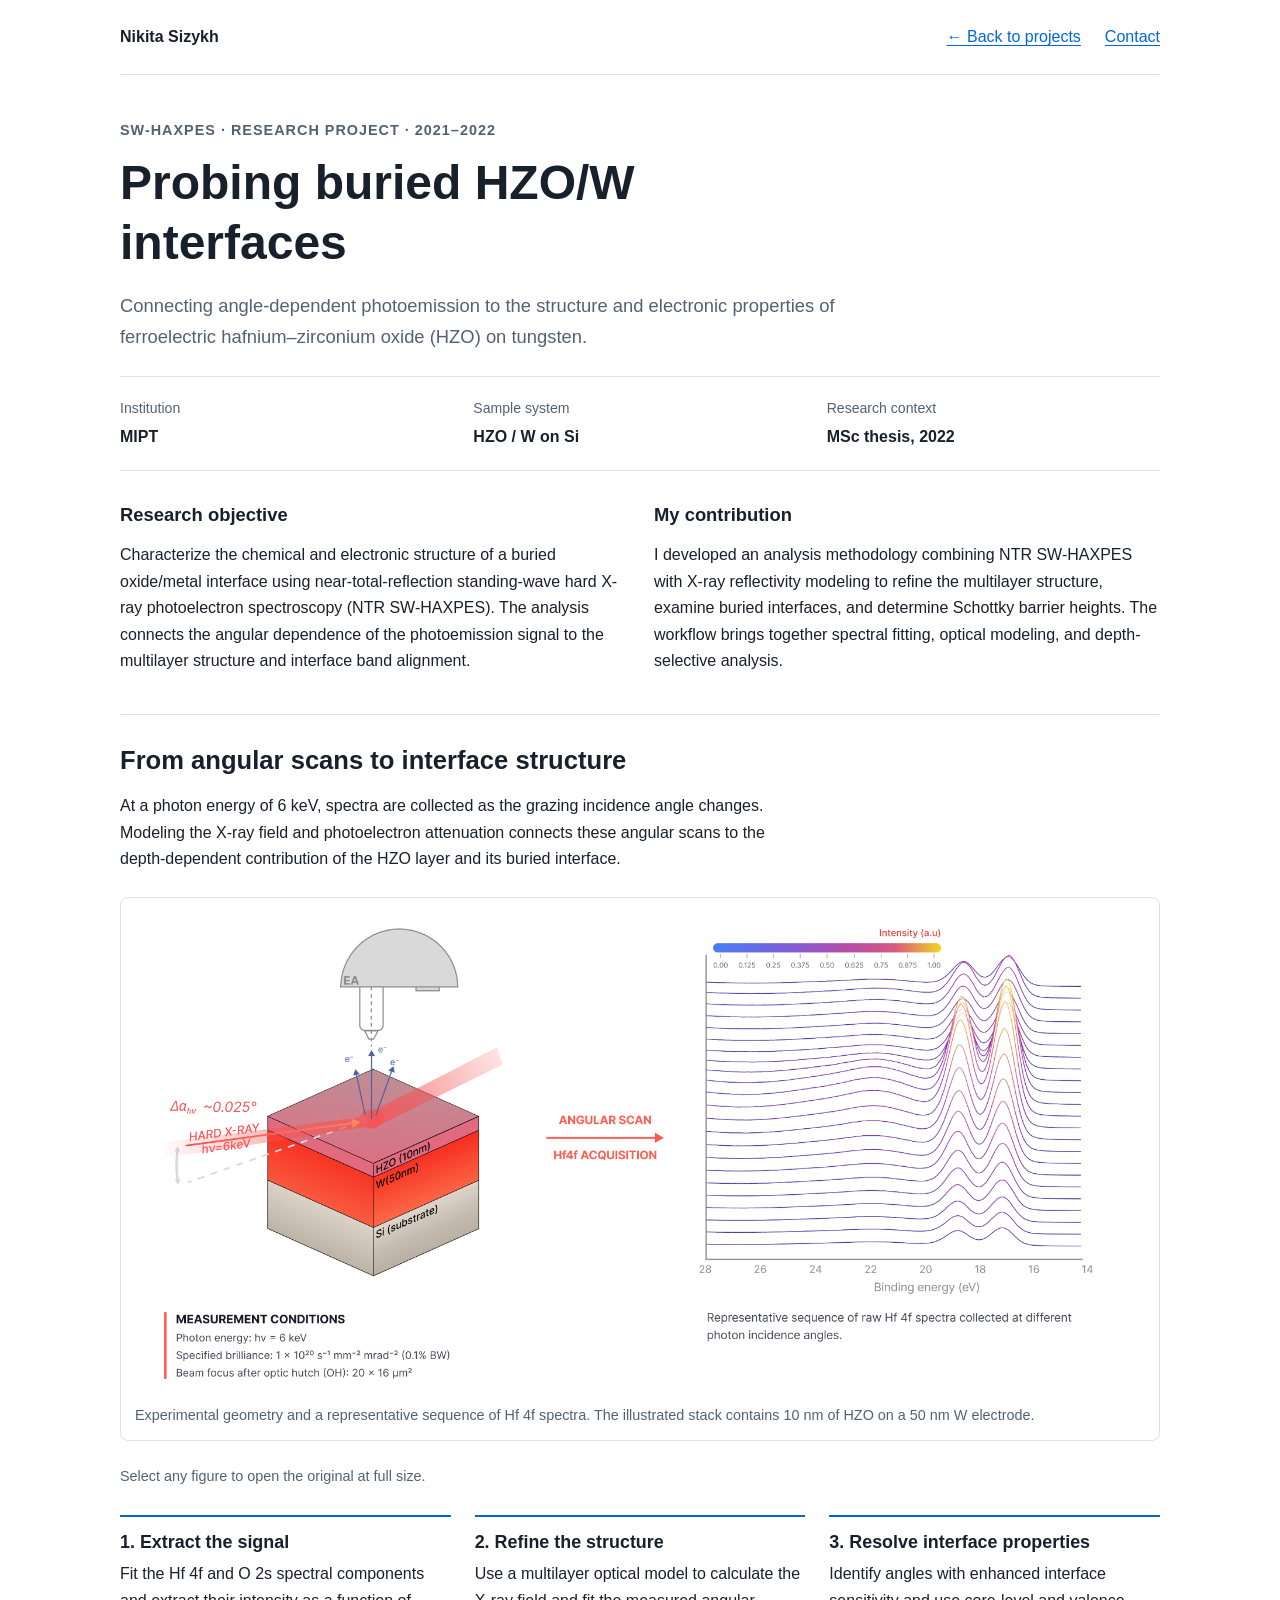
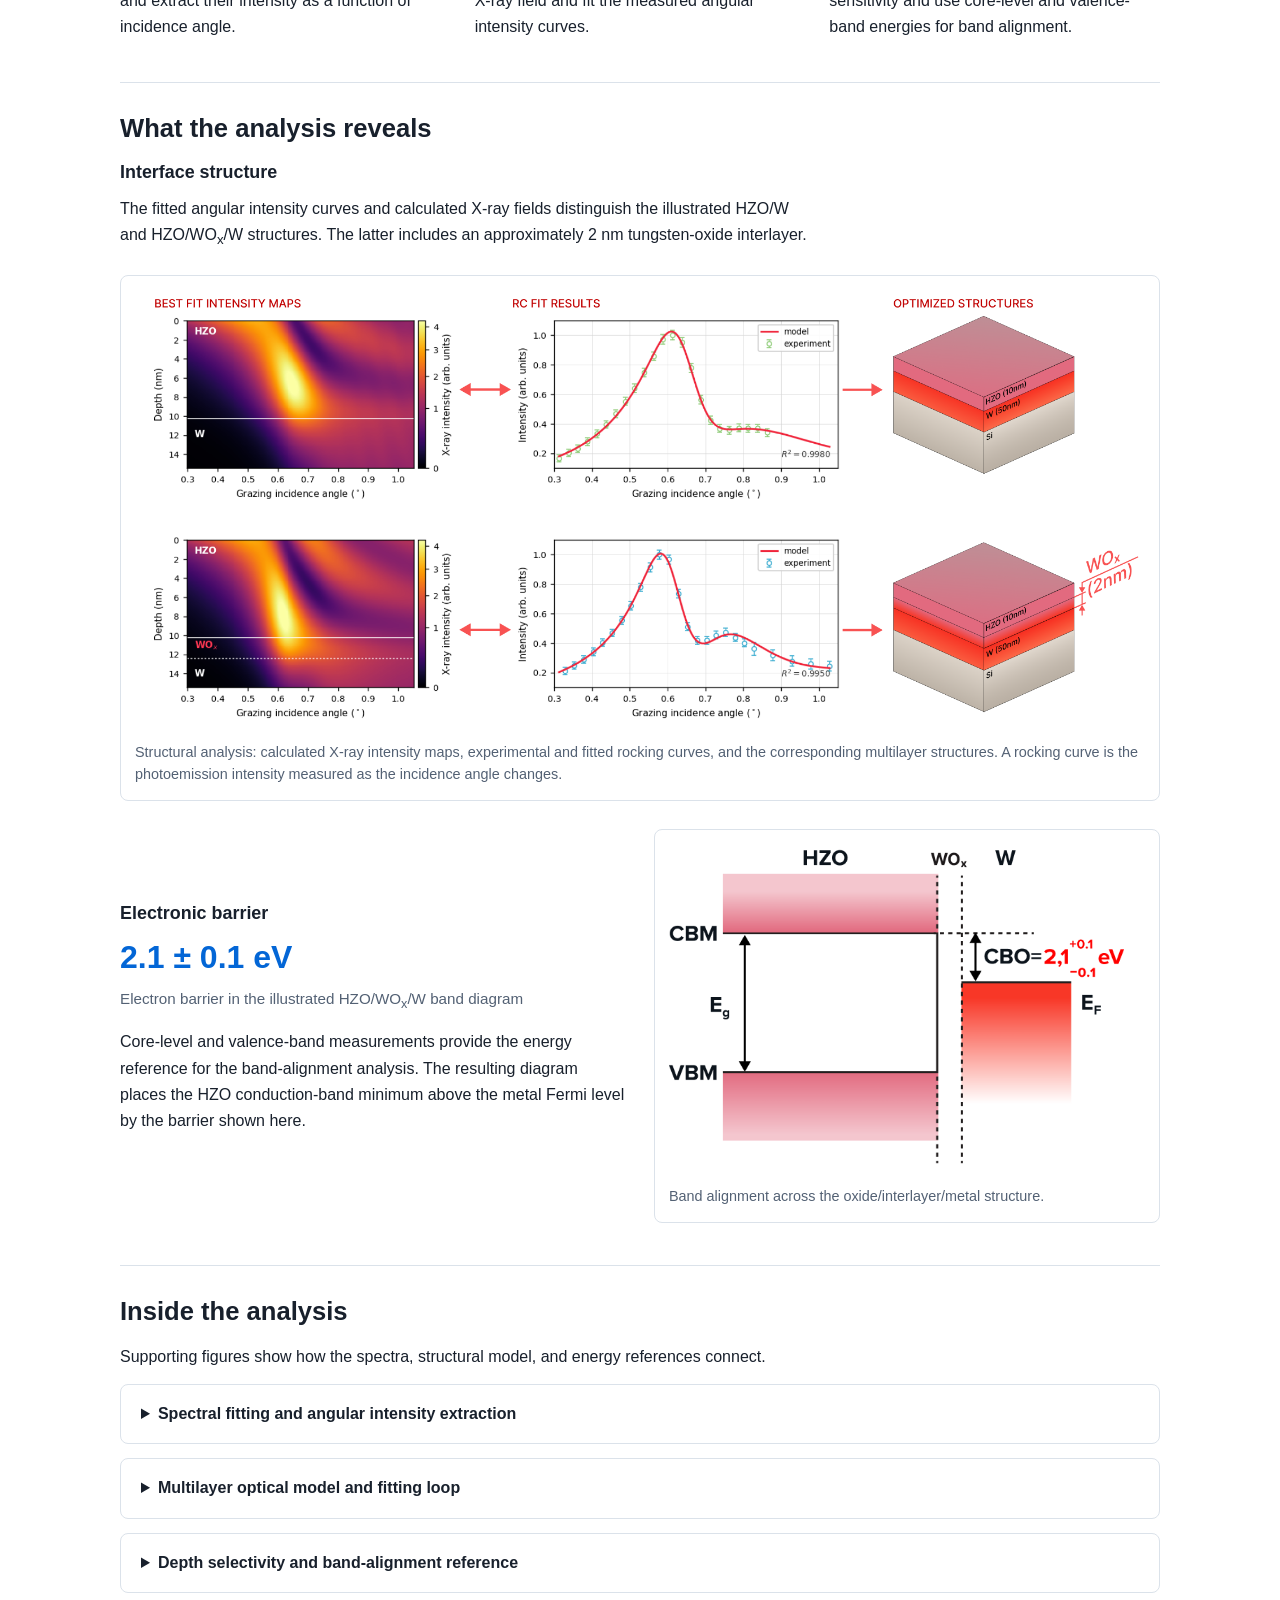
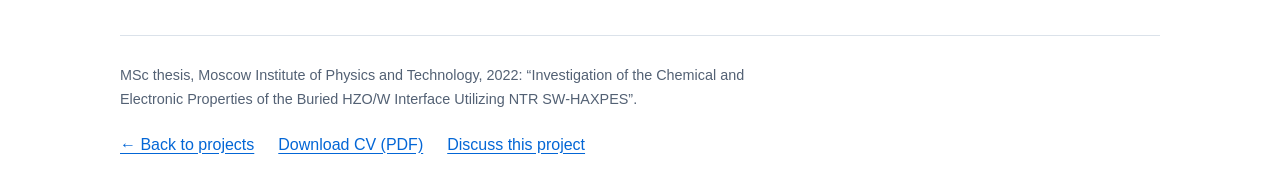
==== projects/sw-haxpes/index.html @ 0abc1764 "Add SW-HAXPES project page and CV project section Present the research objective, contribution, work" ====
<!DOCTYPE html>
<html lang="en">
<head>
  <meta charset="UTF-8" />
  <meta name="viewport" content="width=device-width, initial-scale=1.0" />
  <title>SW-HAXPES of Buried HZO/W Interfaces — Nikita Sizykh</title>
  <meta name="description" content="Nikita Sizykh's SW-HAXPES project: connecting angle-dependent photoemission, multilayer modeling, and band alignment to characterize buried ferroelectric HZO/W interfaces." />
  <meta name="author" content="Nikita Sizykh" />
  <link rel="canonical" href="https://labourorder.github.io/projects/sw-haxpes/" />
  <link rel="stylesheet" href="../../assets/project.css" />
  <meta property="og:type" content="website" />
  <meta property="og:title" content="Probing buried HZO/W interfaces — Nikita Sizykh" />
  <meta property="og:description" content="An SW-HAXPES analysis workflow, from angular scans to interface structure and electronic barriers." />
  <meta property="og:url" content="https://labourorder.github.io/projects/sw-haxpes/" />
  <meta property="og:image" content="https://labourorder.github.io/projects/sw-haxpes/images/fig05_haxpes_main_result.png" />
  <meta property="og:image:alt" content="Calculated X-ray intensity maps, measured and fitted rocking curves, and HZO/W multilayer structures." />
</head>
<body>
  <a class="skip-link" href="#main">Skip to content</a>
  <div class="container">
    <header class="site-header">
      <a class="name" href="../../">Nikita Sizykh</a>
      <nav aria-label="Project navigation">
        <a href="../../#projects">← Back to projects</a>
        <a href="mailto:sizykh.na@phystech.edu">Contact</a>
      </nav>
    </header>

    <main id="main">
      <header class="hero">
        <p class="eyebrow">SW-HAXPES · Research project · 2021–2022</p>
        <h1>Probing buried HZO/W interfaces</h1>
        <p class="lead">
          Connecting angle-dependent photoemission to the structure and electronic properties
          of ferroelectric hafnium–zirconium oxide (HZO) on tungsten.
        </p>
        <dl class="project-facts">
          <div><dt>Institution</dt><dd>MIPT</dd></div>
          <div><dt>Sample system</dt><dd>HZO / W on Si</dd></div>
          <div><dt>Research context</dt><dd>MSc thesis, 2022</dd></div>
        </dl>
      </header>

      <div class="overview-grid">
        <section aria-labelledby="objective-heading">
          <h2 id="objective-heading">Research objective</h2>
          <p>
            Characterize the chemical and electronic structure of a buried oxide/metal interface
            using near-total-reflection standing-wave hard X-ray photoelectron spectroscopy
            (NTR SW-HAXPES). The analysis connects the angular dependence of the photoemission
            signal to the multilayer structure and interface band alignment.
          </p>
        </section>
        <section aria-labelledby="contribution-heading">
          <h2 id="contribution-heading">My contribution</h2>
          <p>
            I developed an analysis methodology combining NTR SW-HAXPES with X-ray reflectivity
            modeling to refine the multilayer structure, examine buried interfaces, and determine
            Schottky barrier heights. The workflow brings together spectral fitting, optical modeling,
            and depth-selective analysis.
          </p>
        </section>
      </div>

      <section class="project-section" aria-labelledby="workflow-heading">
        <h2 id="workflow-heading">From angular scans to interface structure</h2>
        <p class="section-intro">
          At a photon energy of 6 keV, spectra are collected as the grazing incidence angle changes.
          Modeling the X-ray field and photoelectron attenuation connects these angular scans
          to the depth-dependent contribution of the HZO layer and its buried interface.
        </p>
        <figure>
          <a class="figure-link" href="images/fig01_haxpes_experiment.png" aria-label="Open the experiment and angular-scan figure at full size">
            <img src="images/fig01_haxpes_experiment.png" width="1728" height="818" fetchpriority="high"
              alt="Grazing-incidence HAXPES geometry for 10 nm HZO on 50 nm W and a Si substrate, alongside Hf 4f spectra collected during an angular scan at 6 keV." />
          </a>
          <figcaption>
            Experimental geometry and a representative sequence of Hf 4f spectra.
            The illustrated stack contains 10 nm of HZO on a 50 nm W electrode.
          </figcaption>
        </figure>
        <p class="figure-hint">Select any figure to open the original at full size.</p>
        <ol class="workflow">
          <li>
            <h3>1. Extract the signal</h3>
            <p>Fit the Hf 4f and O 2s spectral components and extract their intensity as a function of incidence angle.</p>
          </li>
          <li>
            <h3>2. Refine the structure</h3>
            <p>Use a multilayer optical model to calculate the X-ray field and fit the measured angular intensity curves.</p>
          </li>
          <li>
            <h3>3. Resolve interface properties</h3>
            <p>Identify angles with enhanced interface sensitivity and use core-level and valence-band energies for band alignment.</p>
          </li>
        </ol>
      </section>

      <section class="project-section" aria-labelledby="results-heading">
        <h2 id="results-heading">What the analysis reveals</h2>
        <h3>Interface structure</h3>
        <p class="section-intro">
          The fitted angular intensity curves and calculated X-ray fields distinguish the illustrated
          HZO/W and HZO/WO<sub>x</sub>/W structures. The latter includes an approximately 2 nm tungsten-oxide interlayer.
        </p>
        <figure>
          <a class="figure-link" href="images/fig05_haxpes_main_result.png" aria-label="Open the structural modeling results at full size">
            <img src="images/fig05_haxpes_main_result.png" width="1788" height="773" loading="lazy" decoding="async"
              alt="Two rows compare calculated X-ray intensity maps, rocking-curve fits, and refined structures for HZO/W and HZO/WOx/W, with a 2 nm WOx interlayer in the second structure." />
          </a>
          <figcaption>
            Structural analysis: calculated X-ray intensity maps, experimental and fitted rocking curves,
            and the corresponding multilayer structures. A rocking curve is the photoemission intensity
            measured as the incidence angle changes.
          </figcaption>
        </figure>

        <div class="result-grid">
          <div>
            <h3>Electronic barrier</h3>
            <p class="result-value">2.1 ± 0.1 eV</p>
            <p class="result-label">Electron barrier in the illustrated HZO/WO<sub>x</sub>/W band diagram</p>
            <p>
              Core-level and valence-band measurements provide the energy reference for the band-alignment
              analysis. The resulting diagram places the HZO conduction-band minimum above the metal Fermi level
              by the barrier shown here.
            </p>
          </div>
          <figure>
            <a class="figure-link" href="images/fig08_haxpes_kraut_1.png" aria-label="Open the interface band-alignment diagram at full size">
              <img src="images/fig08_haxpes_kraut_1.png" width="680" height="468" loading="lazy" decoding="async"
                alt="HZO/WOx/W band-alignment diagram showing the HZO conduction and valence band edges, the W Fermi level, and an electron barrier of 2.1 plus or minus 0.1 eV." />
            </a>
            <figcaption>Band alignment across the oxide/interlayer/metal structure.</figcaption>
          </figure>
        </div>
      </section>

      <section class="project-section" aria-labelledby="details-heading">
        <h2 id="details-heading">Inside the analysis</h2>
        <p class="section-intro">Supporting figures show how the spectra, structural model, and energy references connect.</p>

        <details>
          <summary>Spectral fitting and angular intensity extraction</summary>
          <div class="detail-content">
            <p>
              Separating Hf 4f and O 2s contributions produces component-resolved angular intensity curves
              for comparison with the optical model.
            </p>
            <figure>
              <a class="figure-link" href="images/fig02_haxpes_extraction.png" aria-label="Open the spectral extraction workflow at full size">
                <img src="images/fig02_haxpes_extraction.png" width="1346" height="885" loading="lazy" decoding="async"
                  alt="Raw angle-dependent spectra, a representative Hf 4f and O 2s fit, extracted spectral components, and the resulting Hf 4f angular intensity curve." />
              </a>
              <figcaption>From the raw spectra to fitted components and the Hf 4f rocking curve.</figcaption>
            </figure>
          </div>
        </details>

        <details>
          <summary>Multilayer optical model and fitting loop</summary>
          <div class="detail-content">
            <p>
              The model describes reflection and transmission at the layer boundaries.
              Calculated X-ray fields and photoelectron attenuation enter the simulated rocking curves;
              the structure parameters are then refined against the experiment.
            </p>
            <div class="figure-grid">
              <figure>
                <a class="figure-link" href="images/fig03_XSW_scheme_concrete.png" aria-label="Open the multilayer optical model at full size">
                  <img src="images/fig03_XSW_scheme_concrete.png" width="931" height="943" loading="lazy" decoding="async"
                    alt="Reflection and transmission amplitudes in a vacuum/HZO/WOx/W/substrate multilayer model, with layer optical constants, thicknesses, and interface roughness parameters." />
                </a>
                <figcaption>Optical model of the HZO/WO<sub>x</sub>/W stack and its interfaces.</figcaption>
              </figure>
              <figure>
                <a class="figure-link" href="images/fig04_haxpes_algorithm_fit.png" aria-label="Open the model fitting loop at full size">
                  <img src="images/fig04_haxpes_algorithm_fit.png" width="1084" height="760" loading="lazy" decoding="async"
                    alt="Iterative fitting workflow linking model-parameter updates, grazing-incidence specular reflection calculations, rocking-curve simulation, and comparison with measured photoemission intensity." />
                </a>
                <figcaption>Parameter refinement using calculated reflection and photoemission rocking curves.</figcaption>
              </figure>
            </div>
          </div>
        </details>

        <details>
          <summary>Depth selectivity and band-alignment reference</summary>
          <div class="detail-content">
            <p>
              The depth-weighted Hf 4f signal identifies incidence angles that increase the relative contribution
              of a 1 nm interfacial region. Core-level binding energies at these angles can then be related
              to the core-level–valence-band separation measured in a reference spectrum.
            </p>
            <figure>
              <a class="figure-link" href="images/fig06_haxpes_Depth_selectivity_0.png" aria-label="Open the interface depth-selectivity analysis at full size">
                <img src="images/fig06_haxpes_Depth_selectivity_0.png" width="1573" height="885" loading="lazy" decoding="async"
                  alt="Depth-dependent Hf 4f contributions for two cases, with a 1 nm interface region highlighted, preferred incidence angles of 0.721 and 0.667 degrees, and the associated Hf 4f binding energies." />
              </a>
              <figcaption>
                Depth-selectivity analysis for the two illustrated cases. The marked angles maximize the
                modeled relative contribution of the selected interfacial region.
              </figcaption>
            </figure>
            <figure>
              <a class="figure-link" href="images/fig07_haxpes_kraut_0.png" aria-label="Open the core-level and valence-band reference spectra at full size">
                <img src="images/fig07_haxpes_kraut_0.png" width="1635" height="557" loading="lazy" decoding="async"
                  alt="Reference Hf 4f spectrum and a valence-band edge fit used to determine the energy separation between Hf 4f seven-halves and the valence-band maximum." />
              </a>
              <figcaption>Reference core-level and valence-band spectra used in the Kraut band-alignment approach.</figcaption>
            </figure>
          </div>
        </details>
      </section>
    </main>

    <footer class="project-footer">
      <p>
        MSc thesis, Moscow Institute of Physics and Technology, 2022:
        “Investigation of the Chemical and Electronic Properties of the Buried HZO/W Interface Utilizing NTR SW-HAXPES”.
      </p>
      <div class="footer-links">
        <a href="../../#projects">← Back to projects</a>
        <a href="../../cv.pdf" download="Nikita-Sizykh-CV.pdf" type="application/pdf">Download CV (PDF)</a>
        <a href="mailto:sizykh.na@phystech.edu">Discuss this project</a>
      </div>
    </footer>
  </div>
</body>
</html>
---- assets/project.css ----
:root {
  color-scheme: light;
  --ink: #18202c;
  --muted: #536174;
  --accent: #0366d6;
  --line: #dbe2ea;
  --surface: #f5f8fc;
}

* { box-sizing: border-box; }

body {
  margin: 0;
  background: #fff;
  color: var(--ink);
  font-family: Arial, sans-serif;
  line-height: 1.65;
}

a {
  color: var(--accent);
  text-underline-offset: 3px;
  overflow-wrap: anywhere;
}

a:hover { text-decoration-thickness: 2px; }

a:focus-visible, summary:focus-visible {
  outline: 2px solid var(--accent);
  outline-offset: 5px;
}

.skip-link {
  position: absolute;
  left: 20px;
  top: -100px;
  z-index: 1;
  padding: 8px 14px;
  background: #fff;
}

.skip-link:focus { top: 12px; }

.container {
  width: 100%;
  max-width: 1088px;
  margin: 0 auto;
  padding: 0 24px;
}

.site-header {
  display: flex;
  align-items: center;
  justify-content: space-between;
  flex-wrap: wrap;
  gap: 12px 24px;
  padding: 24px 0;
  border-bottom: 1px solid var(--line);
}

.site-header .name {
  color: var(--ink);
  font-weight: 700;
  text-decoration: none;
}

.site-header nav, .footer-links {
  display: flex;
  flex-wrap: wrap;
  gap: 10px 24px;
}

.hero { padding: 44px 0 32px; }

.eyebrow {
  margin: 0 0 10px;
  color: var(--muted);
  font-size: 0.9rem;
  font-weight: 700;
  letter-spacing: 0.07em;
  text-transform: uppercase;
}

h1, h2, h3 { line-height: 1.25; }
h1 { max-width: 24ch; margin: 0 0 18px; font-size: clamp(2rem, 4.5vw, 3rem); }
h2 { margin: 0 0 16px; font-size: 1.6rem; }
h3 { margin: 0 0 12px; font-size: 1.12rem; }
p { margin: 0 0 14px; }

.lead {
  max-width: 72ch;
  margin-bottom: 24px;
  color: var(--muted);
  font-size: 1.15rem;
}

.project-facts {
  display: grid;
  grid-template-columns: repeat(3, minmax(0, 1fr));
  gap: 20px;
  margin: 0;
  padding: 20px 0;
  border-top: 1px solid var(--line);
  border-bottom: 1px solid var(--line);
}

.project-facts dt { color: var(--muted); font-size: 0.88rem; }
.project-facts dd { margin: 4px 0 0; font-weight: 700; }

.overview-grid, .figure-grid, .result-grid {
  display: grid;
  grid-template-columns: repeat(2, minmax(0, 1fr));
  gap: 28px;
}

.overview-grid { margin: 0 0 40px; }
.overview-grid h2 { font-size: 1.15rem; }
.overview-grid p:last-child { margin-bottom: 0; }

.project-section {
  margin-bottom: 42px;
  padding-top: 30px;
  border-top: 1px solid var(--line);
}

.section-intro { max-width: 78ch; }

figure {
  margin: 24px 0;
  padding: 14px;
  border: 1px solid var(--line);
  border-radius: 8px;
  background: #fff;
}

.figure-link { display: block; cursor: zoom-in; }
img { display: block; max-width: 100%; width: 100%; height: auto; }
figcaption { margin-top: 14px; color: var(--muted); font-size: 0.9rem; line-height: 1.55; }
.figure-hint { color: var(--muted); font-size: 0.9rem; }
.figure-grid { align-items: start; }
.figure-grid figure { margin-bottom: 0; }

.workflow {
  display: grid;
  grid-template-columns: repeat(3, minmax(0, 1fr));
  gap: 24px;
  margin: 26px 0 0;
  padding: 0;
  list-style: none;
}

.workflow li { padding-top: 14px; border-top: 2px solid var(--accent); }
.workflow h3 { margin-bottom: 8px; }
.workflow p { margin-bottom: 0; }

.result-grid { align-items: center; margin-top: 28px; }
.result-grid figure { margin: 0; }
.result-value { margin: 8px 0; color: var(--accent); font-size: 2rem; font-weight: 700; line-height: 1.3; }
.result-label { color: var(--muted); font-size: 0.95rem; }

details { margin-top: 14px; border: 1px solid var(--line); border-radius: 8px; }
summary { padding: 16px 20px; font-weight: 700; cursor: pointer; }
summary:hover { background: var(--surface); }
details[open] summary { border-bottom: 1px solid var(--line); background: var(--surface); }
.detail-content { padding: 20px; }
.detail-content > :last-child { margin-bottom: 0; }

.project-footer { padding: 28px 0 36px; border-top: 1px solid var(--line); }
.project-footer p { max-width: 80ch; color: var(--muted); font-size: 0.9rem; }
.footer-links { margin-top: 20px; }

@media (max-width: 720px) {
  .container { padding: 0 18px; }
  .hero { padding-top: 30px; }
  .overview-grid, .figure-grid, .result-grid, .workflow { grid-template-columns: minmax(0, 1fr); gap: 22px; }
  .project-facts { grid-template-columns: minmax(0, 1fr); gap: 14px; }
  .project-section { margin-bottom: 30px; }
  figure { padding: 10px; }
  .detail-content { padding: 14px; }
  .result-grid figure { max-width: 520px; }
}

@media print {
  body { color: #000; font-size: 10pt; }
  .container { max-width: none; padding: 0; }
  .site-header nav, .skip-link, .figure-hint, .footer-links { display: none; }
  .hero { padding: 20px 0; }
  h1 { max-width: none; font-size: 24pt; }
  h2, h3 { break-after: avoid; }
  figure, .workflow li { break-inside: avoid; }
  a { color: inherit; }
}
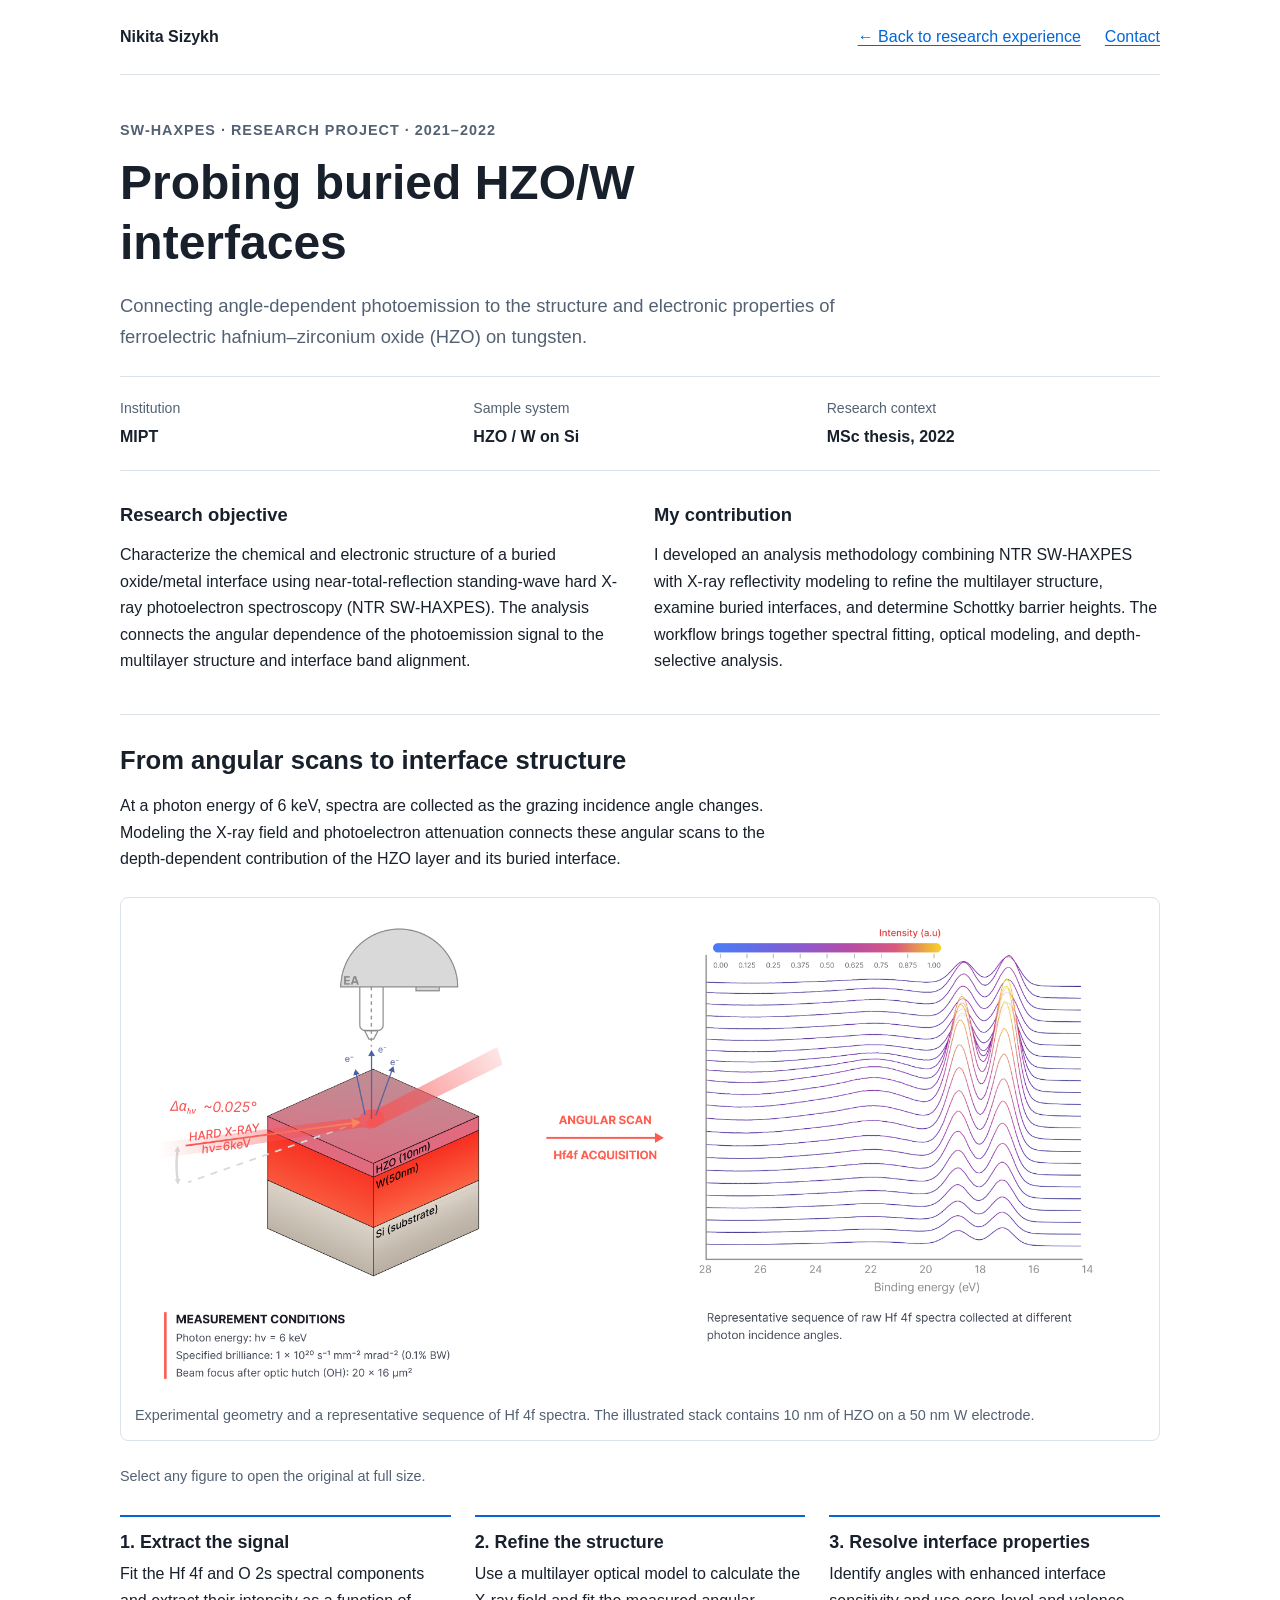
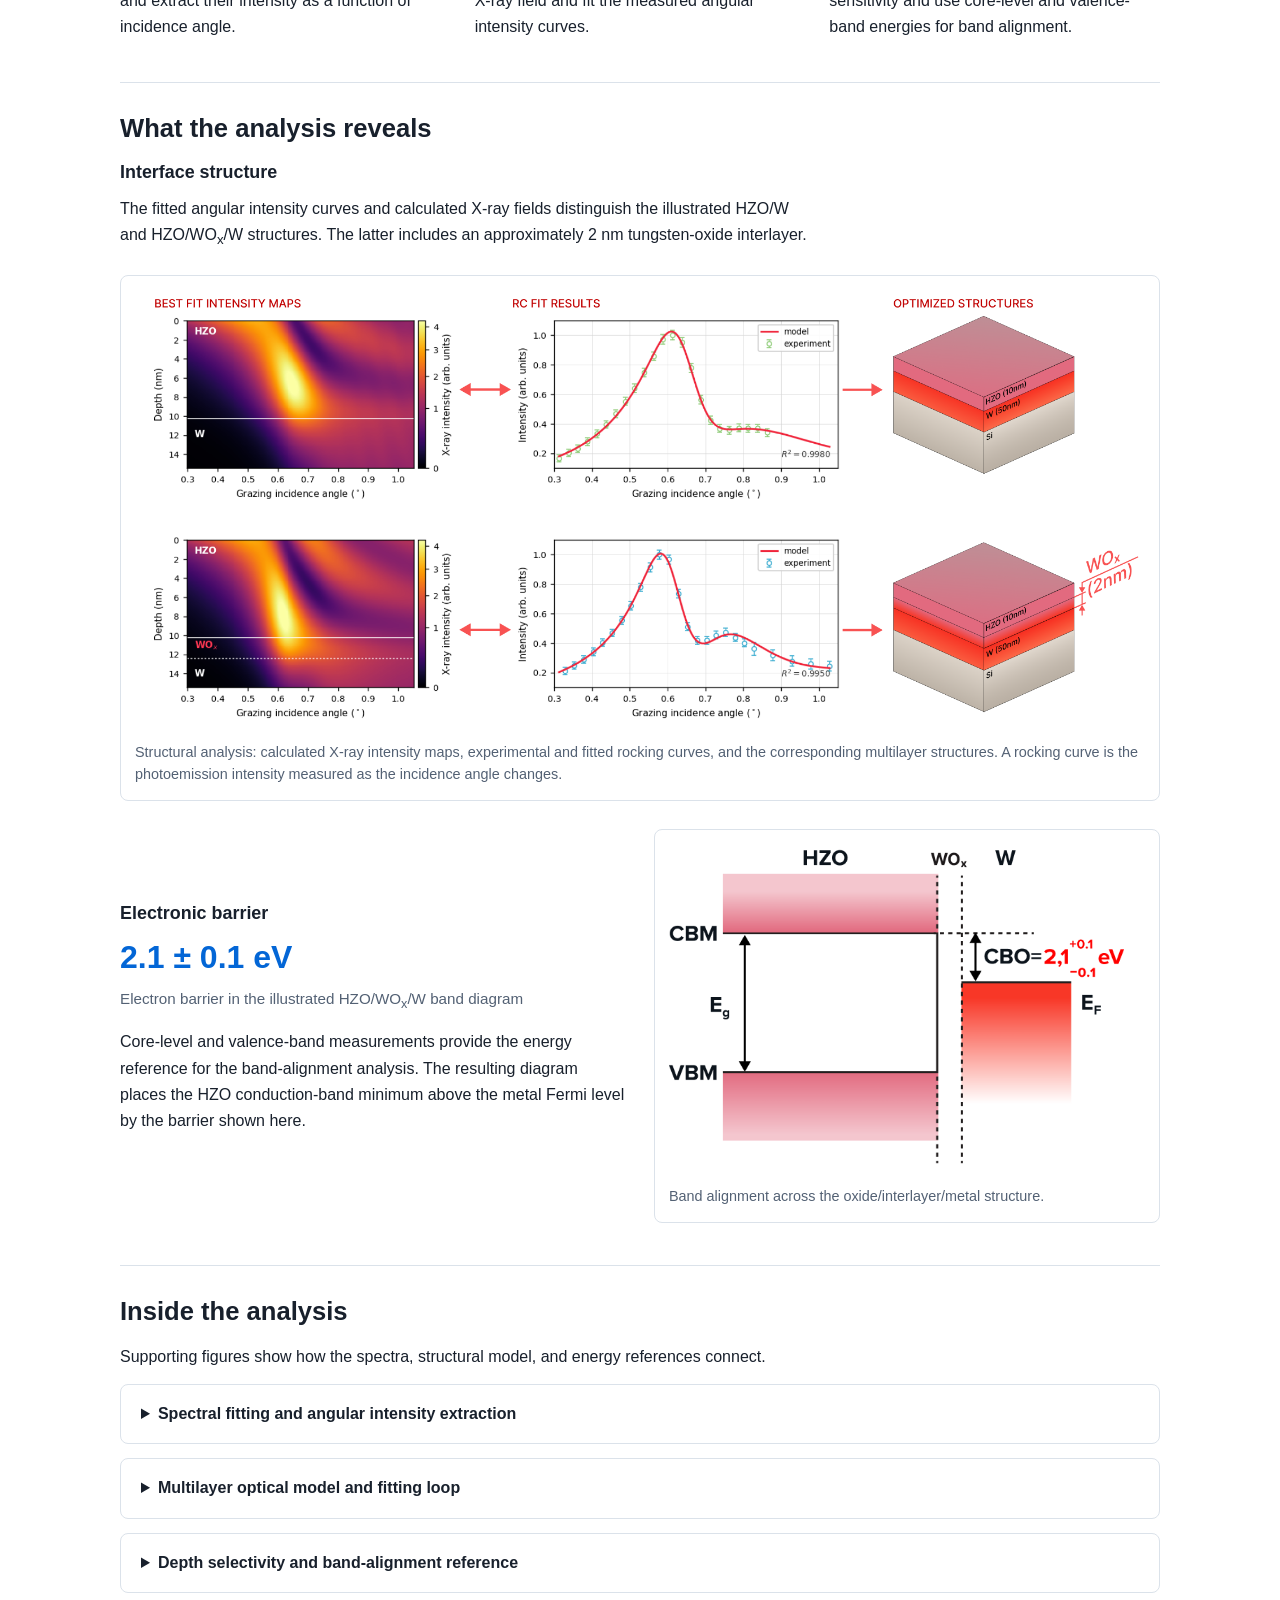
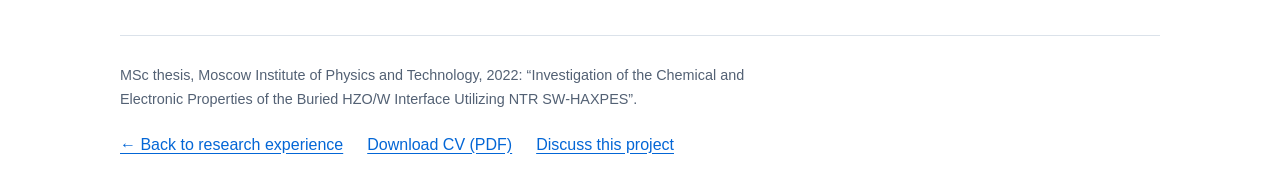
==== commit 65026910: "Link SW-HAXPES project directly from research experience Remove the separate Selected Projects secti" ====
--- a/projects/sw-haxpes/index.html
+++ b/projects/sw-haxpes/index.html
@@ -21,7 +21,7 @@
     <header class="site-header">
       <a class="name" href="../../">Nikita Sizykh</a>
       <nav aria-label="Project navigation">
-        <a href="../../#projects">← Back to projects</a>
+        <a href="../../#sw-haxpes">← Back to research experience</a>
         <a href="mailto:sizykh.na@phystech.edu">Contact</a>
       </nav>
     </header>
@@ -220,7 +220,7 @@
         “Investigation of the Chemical and Electronic Properties of the Buried HZO/W Interface Utilizing NTR SW-HAXPES”.
       </p>
       <div class="footer-links">
-        <a href="../../#projects">← Back to projects</a>
+        <a href="../../#sw-haxpes">← Back to research experience</a>
         <a href="../../cv.pdf" download="Nikita-Sizykh-CV.pdf" type="application/pdf">Download CV (PDF)</a>
         <a href="mailto:sizykh.na@phystech.edu">Discuss this project</a>
       </div>
